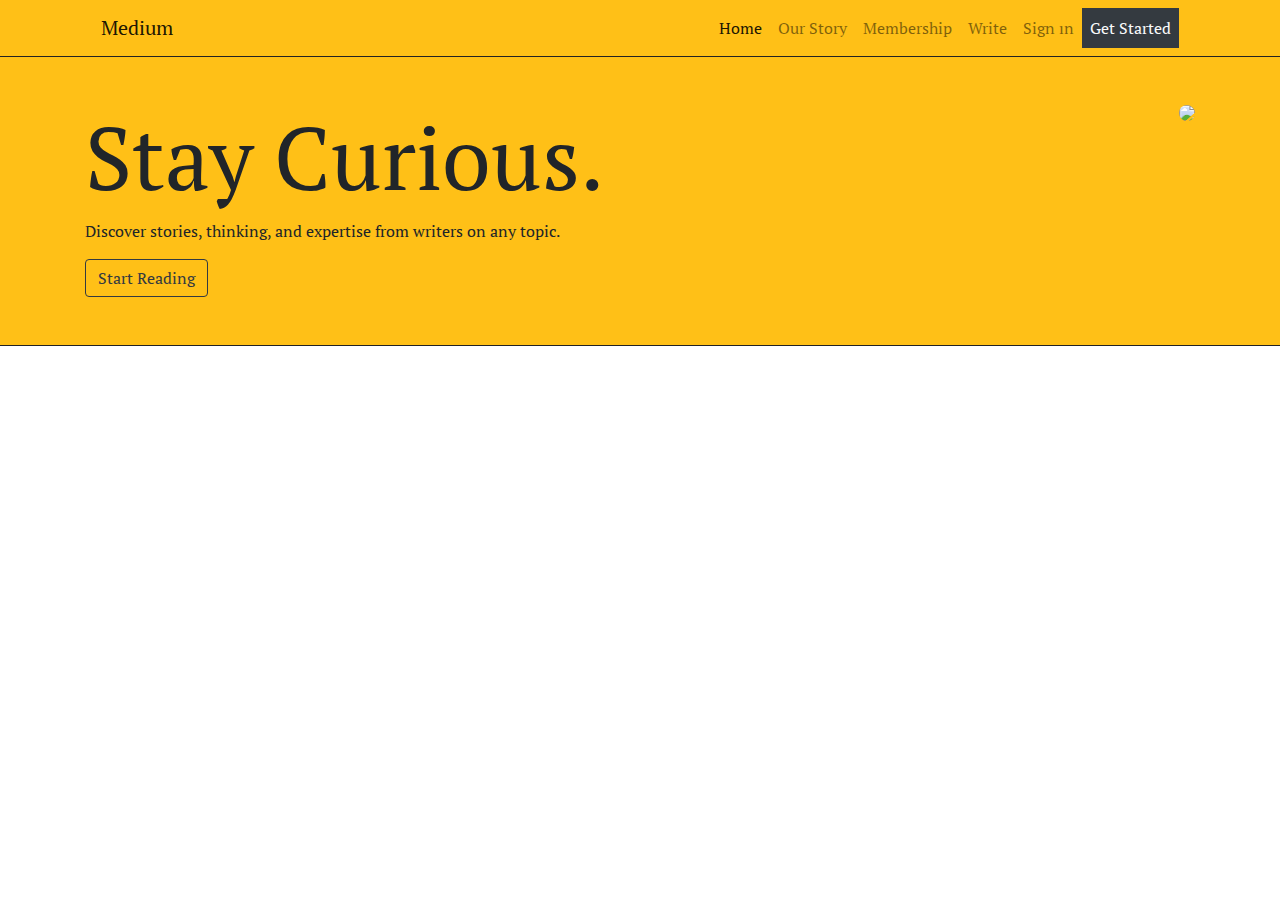
==== medium_clone/index.html @ 5d5c92da "02.24" ====
<!doctype html>
<html lang="en">
  <head>
    <meta charset="utf-8">
    <meta name="viewport" content="width=device-width, initial-scale=1, shrink-to-fit=no">
    <link rel="stylesheet" href="css/bootstrap.min.css">
    <link rel="stylesheet" href="fontawesome/css/all.min.css">
    <link rel="preconnect" href="https://fonts.googleapis.com">
    <link rel="preconnect" href="https://fonts.gstatic.com" crossorigin>
    <link href="https://fonts.googleapis.com/css2?family=PT+Serif:ital,wght@0,400;0,700;1,400&display=swap" rel="stylesheet">   
    <link rel="stylesheet" href="css/medium.css">
  <title>Medium</title>
  </head>
  <body>
  <div class="bg-yellow border-bottom-dark">
    <div class="container">
        <nav class="navbar navbar-expand-lg navbar-light">
      <a class="navbar-brand" href="#">
        Medium
    </a>
      <button class="navbar-toggler" type="button" data-toggle="collapse" data-target="#navbarNav" aria-controls="navbarNav" aria-expanded="false" aria-label="Toggle navigation">
        <span class="navbar-toggler-icon"></span>
      </button>
      <div class="collapse navbar-collapse" id="navbarNav">
        <ul class="navbar-nav ml-auto">
            <li class="nav-item active">
                <a class="nav-link" href="#">Home <span class="sr-only">(current)</span></a>
              </li>
          <li class="nav-item">
            <a class="nav-link" href="#">Our Story </a>
          </li>
          <li class="nav-item">
            <a class="nav-link" href="#">Membership</a>
          </li>
          <li class="nav-item">
            <a class="nav-link" href="#">Write</a>
          </li>
          <li class="nav-item">
            <a class="nav-link" href="#">Sign ın</a>
          </li>
          <li class="nav-item">
            <a class="nav-link btn-dark text-light" href="#">Get Started</a>
          </li>
        </ul>
      </div>
    </nav>
       </div>
    </div>
       <div class="bg-yellow py-5 border-bottom-dark">
        <div class="container">
               <div class="row">
            <div class="col-6">
                <h2 class="display-2  ">Stay Curious.</h2>
                <p>Discover stories, thinking, and expertise from writers on any topic.</p>
                <a href="#"class="btn btn-outline-dark">Start Reading</a>
            </div>
            <div class="col-6">
                <img src="https://picsum.photos/350/350"img class="rounded-circle float-right">
            </div>
                </div>
       </div>
    </div>
  

 <script src="js/jquery-3.5.1.slim.min.js"></script>
 <script src="js/bootstrap.bundle.min.js"></script>
  </body>
</html>
---- medium_clone/css/medium.css ----
body
{
    font-family: 'PT Serif', serif;
}
.bg-yellow
{
    background-color:#FFC017; 
}
.border-bottom-dark
{
    border-bottom:1px solid #222;
}
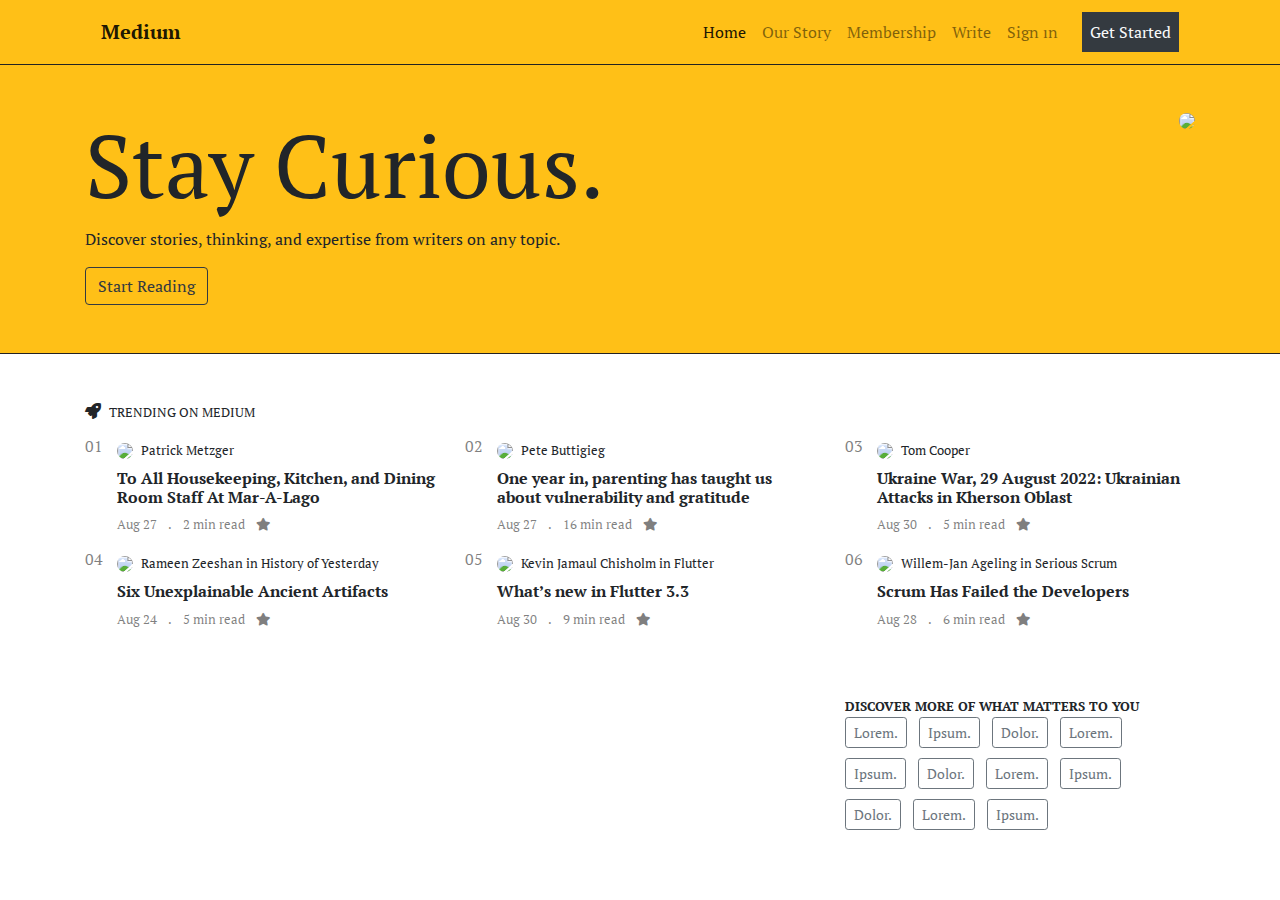
==== commit 7c7ddb54: "00.17" ====
--- a/medium_clone/index.html
+++ b/medium_clone/index.html
@@ -12,11 +12,11 @@
   <title>Medium</title>
   </head>
   <body>
-  <div class="bg-yellow border-bottom-dark">
+  <div class="bg-yellow border-bottom-dark py-1">
     <div class="container">
         <nav class="navbar navbar-expand-lg navbar-light">
       <a class="navbar-brand" href="#">
-        Medium
+        <strong>Medium</strong>
     </a>
       <button class="navbar-toggler" type="button" data-toggle="collapse" data-target="#navbarNav" aria-controls="navbarNav" aria-expanded="false" aria-label="Toggle navigation">
         <span class="navbar-toggler-icon"></span>
@@ -39,7 +39,7 @@
             <a class="nav-link" href="#">Sign ın</a>
           </li>
           <li class="nav-item">
-            <a class="nav-link btn-dark text-light" href="#">Get Started</a>
+            <a class="nav-link btn-dark text-light ml-3" href="#">Get Started</a>
           </li>
         </ul>
       </div>
@@ -60,7 +60,238 @@
                 </div>
        </div>
     </div>
-  
+    <div class="container mt-5">
+      <div class="row">
+        <div class="col-12 mb-2">
+          <h6><i class="fas fa-rocket"></i><small class="ml-2">TRENDING ON MEDIUM</small></h6>
+        </div>
+        <article class="col-sm-4">
+          <div class="row">
+            <div class="col-1">
+            
+              <h6 class="text-black-50">
+                01
+              </h6>
+            </div>
+            <div class="col-11">
+              <img class="rounded-circle" src="https://picsum.photos/id/45/20/20">
+              <span class="small ml-1">Patrick Metzger</span>
+              <h6 class="mt-2">
+                <strong >
+                  To All Housekeeping, Kitchen, and Dining Room Staff At Mar-A-Lago
+                </strong>
+              </h6>
+              <ul class="list-inline small text-black-50">
+                <li class="list-inline-item">Aug 27</li>
+                <li class="list-inline-item">.</li>
+                <li class="list-inline-item">2 min read</li>
+                <li class="list-inline-item">
+                  <i class="fas fa-star"></i>
+                </li>
+              </ul>
+              
+        
+            </div>
+          </div>
+        </article>
+        <article class="col-sm-4">
+          <div class="row">
+            <div class="col-1">
+            
+              <h6 class="text-black-50">
+                02
+              </h6>
+            </div>
+            <div class="col-11">
+              <img class="rounded-circle" src="https://picsum.photos/id/40/20/20">
+              <span class="small ml-1">Pete Buttigieg</span>
+              <h6 class="mt-2">
+                <strong >
+                  One year in, parenting has taught us about vulnerability and gratitude
+                </strong>
+              </h6>
+              <ul class="list-inline small text-black-50">
+                <li class="list-inline-item">Aug 27</li>
+                <li class="list-inline-item">.</li>
+                <li class="list-inline-item">16 min read</li>
+                <li class="list-inline-item">
+                  <i class="fas fa-star"></i>
+                </li>
+              </ul>
+              
+        
+            </div>
+          </div>
+        </article>
+        <article class="col-sm-4">
+          <div class="row">
+            <div class="col-1">
+            
+              <h6 class="text-black-50">
+                03
+              </h6>
+            </div>
+            <div class="col-11">
+              <img class="rounded-circle" src="https://picsum.photos/id/48/20/20">
+              <span class="small ml-1">Tom Cooper</span>
+              <h6 class="mt-2">
+                <strong >
+                  Ukraine War, 29 August 2022: Ukrainian Attacks in Kherson Oblast
+                </strong>
+              </h6>
+              <ul class="list-inline small text-black-50">
+                <li class="list-inline-item">Aug 30</li>
+                <li class="list-inline-item">.</li>
+                <li class="list-inline-item">5 min read</li>
+                <li class="list-inline-item">
+                  <i class="fas fa-star"></i>
+                </li>
+              </ul>
+              
+        
+            </div>
+          </div>
+        </article>
+        <article class="col-sm-4">
+          <div class="row">
+            <div class="col-1">
+            
+              <h6 class="text-black-50">
+                04
+              </h6>
+            </div>
+            <div class="col-11">
+              <img class="rounded-circle" src="https://picsum.photos/id/50/20/20">
+              <span class="small ml-1">
+                Rameen Zeeshan in History of Yesterday</span>
+              <h6 class="mt-2">
+                <strong >
+                  Six Unexplainable Ancient Artifacts
+                </strong>
+              </h6>
+              <ul class="list-inline small text-black-50">
+                <li class="list-inline-item">Aug 24</li>
+                <li class="list-inline-item">.</li>
+                <li class="list-inline-item">5 min read</li>
+                <li class="list-inline-item">
+                  <i class="fas fa-star"></i>
+                </li>
+              </ul>
+              
+        
+            </div>
+          </div>
+        </article>
+        <article class="col-sm-4">
+          <div class="row">
+            <div class="col-1">
+            
+              <h6 class="text-black-50">
+                05
+              </h6>
+            </div>
+            <div class="col-11">
+              <img class="rounded-circle" src="https://picsum.photos/id/89/20/20">
+              <span class="small ml-1">Kevin Jamaul Chisholm in Flutter</span>
+              <h6 class="mt-2">
+                <strong >
+                  What’s new in Flutter 3.3
+                </strong>
+              </h6>
+              <ul class="list-inline small text-black-50">
+                <li class="list-inline-item">Aug 30</li>
+                <li class="list-inline-item">.</li>
+                <li class="list-inline-item">9 min read</li>
+                <li class="list-inline-item">
+                  <i class="fas fa-star"></i>
+                </li>
+              </ul>
+              
+        
+            </div>
+          </div>
+        </article>
+        <article class="col-sm-4">
+          <div class="row">
+            <div class="col-1">
+            
+              <h6 class="text-black-50">
+                06
+              </h6>
+            </div>
+            <div class="col-11">
+              <img class="rounded-circle" src="https://picsum.photos/id/80/20/20">
+              <span class="small ml-1">Willem-Jan Ageling in Serious Scrum</span>
+              <h6 class="mt-2">
+                <strong >
+                  Scrum Has Failed the Developers
+                </strong>
+              </h6>
+              <ul class="list-inline small text-black-50">
+                <li class="list-inline-item">Aug 28</li>
+                <li class="list-inline-item">.</li>
+                <li class="list-inline-item">6 min read</li>
+                <li class="list-inline-item">
+                  <i class="fas fa-star"></i>
+                </li>
+              </ul>
+              
+        
+            </div>
+          </div>
+        </article>
+      </div>
+      <div class="row">
+        <section class="col-sm-8">
+
+        </section>
+        <aside class="col-sm-4 mt-5">
+          <small>
+            <strong>
+              DISCOVER MORE OF WHAT MATTERS TO YOU
+            </strong>
+          </small>
+          <ul class="list-inline aside-buttons">
+            <li class="list-inline-item">
+              <a href="" class="btn btn-sm btn-outline-secondary">Lorem.</a>
+            </li>
+            <li class="list-inline-item">
+              <a href="" class="btn btn-sm btn-outline-secondary">Ipsum.</a>
+            </li>
+            <li class="list-inline-item">
+              <a href="" class="btn btn-sm btn-outline-secondary">Dolor.</a>
+            </li>
+            <li class="list-inline-item">
+              <a href="" class="btn btn-sm btn-outline-secondary">Lorem.</a>
+            </li>
+            <li class="list-inline-item">
+              <a href="" class="btn btn-sm btn-outline-secondary">Ipsum.</a>
+            </li>
+            <li class="list-inline-item">
+              <a href="" class="btn btn-sm btn-outline-secondary">Dolor.</a>
+            </li>
+            <li class="list-inline-item">
+              <a href="" class="btn btn-sm btn-outline-secondary">Lorem.</a>
+            </li>
+            <li class="list-inline-item">
+              <a href="" class="btn btn-sm btn-outline-secondary">Ipsum.</a>
+            </li>
+            <li class="list-inline-item">
+              <a href="" class="btn btn-sm btn-outline-secondary">Dolor.</a>
+            </li>
+            <li class="list-inline-item">
+              <a href="" class="btn btn-sm btn-outline-secondary">Lorem.</a>
+            </li>
+            <li class="list-inline-item">
+              <a href="" class="btn btn-sm btn-outline-secondary">Ipsum.</a>
+            </li>
+           
+            
+          </ul>
+        </aside>
+      </div>
+    </div><!--container-end-->
+    
 
  <script src="js/jquery-3.5.1.slim.min.js"></script>
  <script src="js/bootstrap.bundle.min.js"></script>
--- a/medium_clone/css/medium.css
+++ b/medium_clone/css/medium.css
@@ -9,4 +9,8 @@
 .border-bottom-dark
 {
     border-bottom:1px solid #222;
+}
+.aside-buttons >li
+{
+margin-bottom: 10px;
 }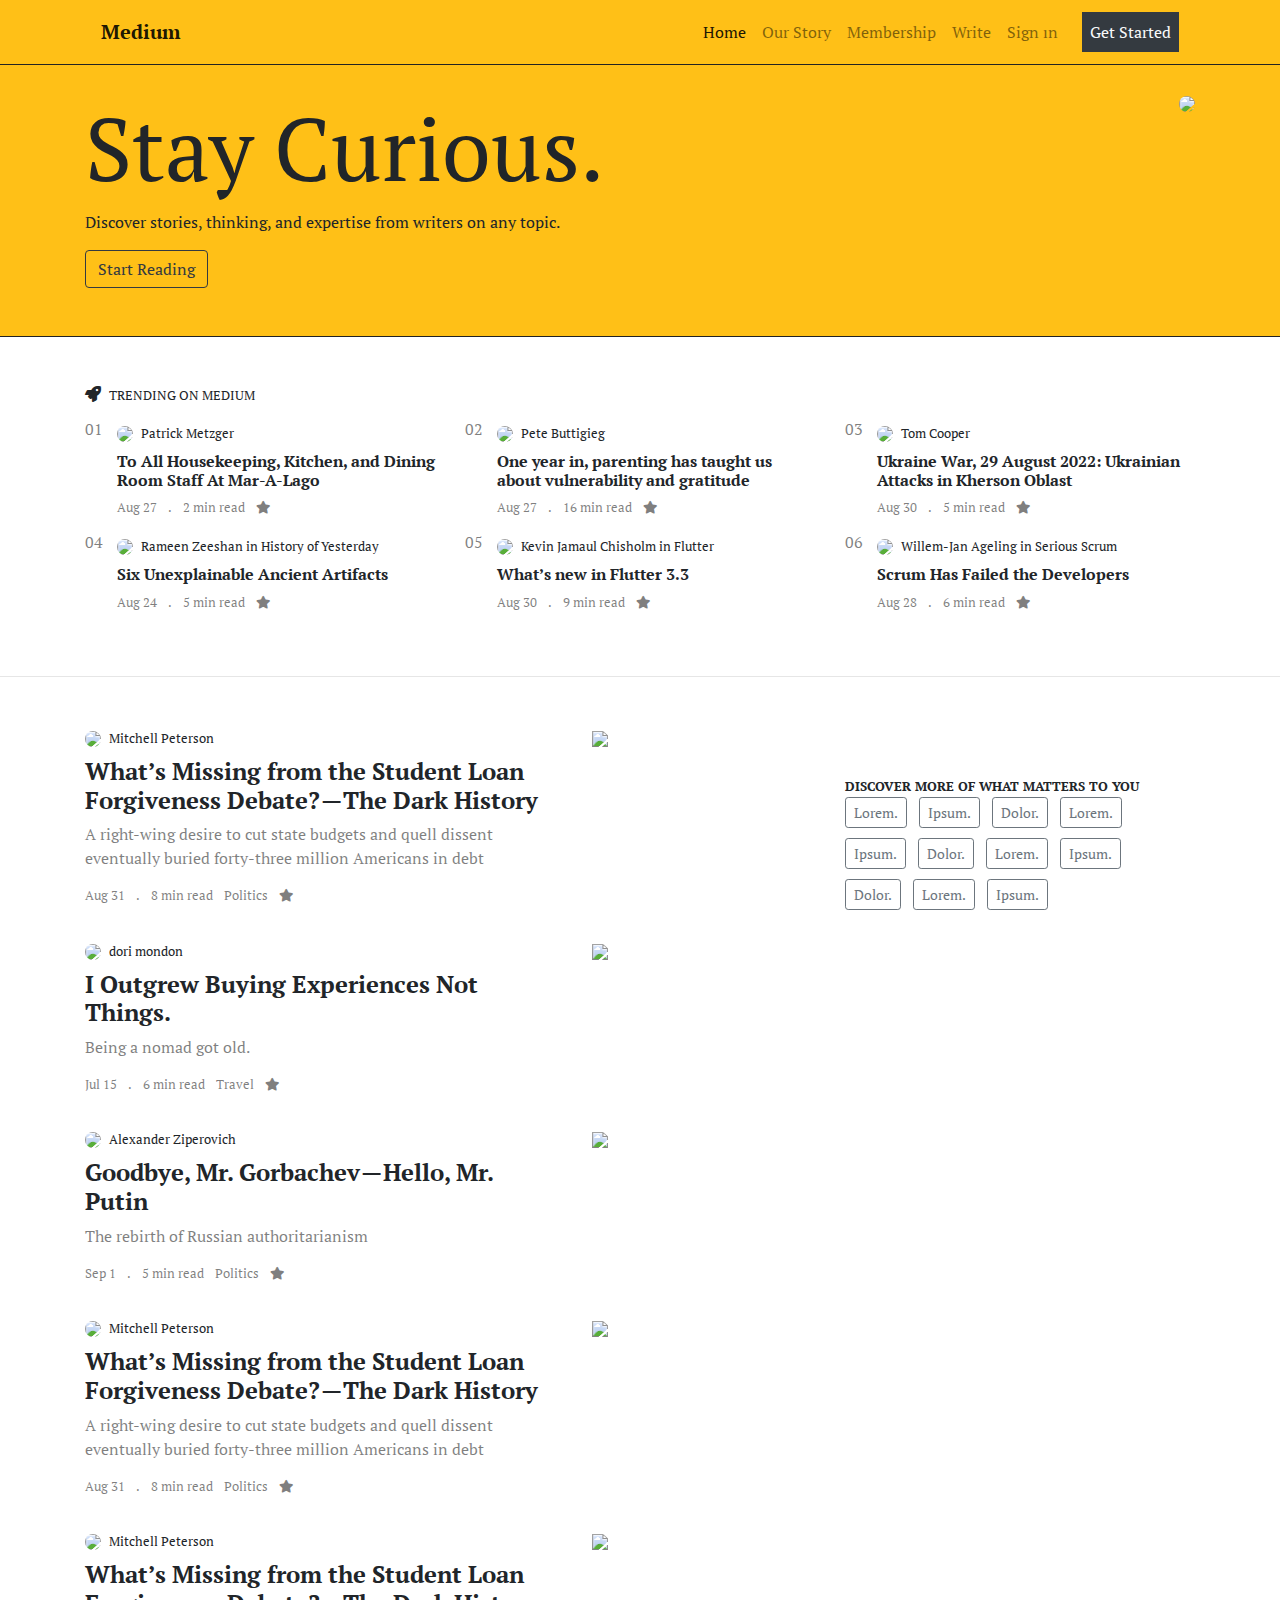
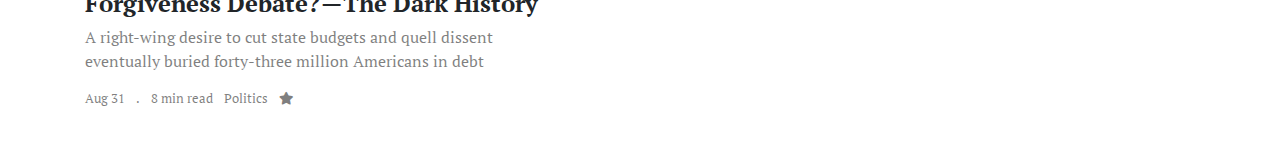
==== commit 86420f9f: "16.51" ====
--- a/medium_clone/index.html
+++ b/medium_clone/index.html
@@ -12,7 +12,7 @@
   <title>Medium</title>
   </head>
   <body>
-  <div class="bg-yellow border-bottom-dark py-1">
+  <div class="bg-yellow border-bottom-dark py-1 fixed-top">
     <div class="container">
         <nav class="navbar navbar-expand-lg navbar-light">
       <a class="navbar-brand" href="#">
@@ -46,7 +46,7 @@
     </nav>
        </div>
     </div>
-       <div class="bg-yellow py-5 border-bottom-dark">
+       <div class="bg-yellow py-5 border-bottom-dark mt-5">
         <div class="container">
                <div class="row">
             <div class="col-6">
@@ -241,56 +241,192 @@
           </div>
         </article>
       </div>
-      <div class="row">
-        <section class="col-sm-8">
+      
+    </div><!--container-end-->
 
-        </section>
-        <aside class="col-sm-4 mt-5">
-          <small>
-            <strong>
-              DISCOVER MORE OF WHAT MATTERS TO YOU
-            </strong>
-          </small>
-          <ul class="list-inline aside-buttons">
-            <li class="list-inline-item">
-              <a href="" class="btn btn-sm btn-outline-secondary">Lorem.</a>
-            </li>
-            <li class="list-inline-item">
-              <a href="" class="btn btn-sm btn-outline-secondary">Ipsum.</a>
-            </li>
-            <li class="list-inline-item">
-              <a href="" class="btn btn-sm btn-outline-secondary">Dolor.</a>
-            </li>
-            <li class="list-inline-item">
-              <a href="" class="btn btn-sm btn-outline-secondary">Lorem.</a>
-            </li>
-            <li class="list-inline-item">
-              <a href="" class="btn btn-sm btn-outline-secondary">Ipsum.</a>
-            </li>
-            <li class="list-inline-item">
-              <a href="" class="btn btn-sm btn-outline-secondary">Dolor.</a>
-            </li>
-            <li class="list-inline-item">
-              <a href="" class="btn btn-sm btn-outline-secondary">Lorem.</a>
-            </li>
-            <li class="list-inline-item">
-              <a href="" class="btn btn-sm btn-outline-secondary">Ipsum.</a>
-            </li>
-            <li class="list-inline-item">
-              <a href="" class="btn btn-sm btn-outline-secondary">Dolor.</a>
-            </li>
-            <li class="list-inline-item">
-              <a href="" class="btn btn-sm btn-outline-secondary">Lorem.</a>
-            </li>
-            <li class="list-inline-item">
-              <a href="" class="btn btn-sm btn-outline-secondary">Ipsum.</a>
-            </li>
-           
-            
-          </ul>
-        </aside>
+    <div class="border-top-dark mt-5">
+      <div class="container">
+        <div class="row mt-5 ">
+          <section class="col-sm-8">
+            <article class="row mb-3">
+              <div class="col-8">
+                <img class="rounded-circle" src="https://picsum.photos/id/155/20/20">
+                <span class="small ml-1">Mitchell Peterson</span>
+                <h4 class="mt-2">
+                  <strong >
+                    What’s Missing from the Student Loan Forgiveness Debate? — The Dark History
+                  </strong>
+                </h4>
+                <p class=" text-black-50">
+                  A right-wing desire to cut state budgets and quell dissent eventually buried forty-three million Americans in debt
+                </p>
+                <ul class="list-inline small text-black-50">
+                  <li class="list-inline-item">Aug 31</li>
+                  <li class="list-inline-item">.</li>
+                  <li class="list-inline-item">8 min read</li>
+                  <li class="list-inline-item ">Politics</li>
+                  <li class="list-inline-item">
+                    <i class="fas fa-star"></i>
+                  </li>
+                </ul>
+              </div>
+              <div class="col-4">
+                <img src="https://picsum.photos/400/250"class="w-100">
+              </div>
+            </article>
+            <article class="row mb-3">
+              <div class="col-8">
+                <img class="rounded-circle" src="https://picsum.photos/id/158/20/20">
+                <span class="small ml-1">dori mondon</span>
+                <h4 class="mt-2">
+                  <strong >
+                    I Outgrew Buying Experiences Not Things.
+                  </strong>
+                </h4>
+                <p class=" text-black-50">
+                  Being a nomad got old.
+                </p>
+                <ul class="list-inline small text-black-50">
+                  <li class="list-inline-item">Jul 15</li>
+                  <li class="list-inline-item">.</li>
+                  <li class="list-inline-item">6 min read</li>
+                  <li class="list-inline-item ">Travel</li>
+                  <li class="list-inline-item">
+                    <i class="fas fa-star"></i>
+                  </li>
+                </ul>
+              </div>
+              <div class="col-4">
+                <img src="https://picsum.photos/id/66/400/250"class="w-100">
+              </div>
+            </article>
+            <article class="row mb-3">
+              <div class="col-8">
+                <img class="rounded-circle" src="https://picsum.photos/id/147/20/20">
+                <span class="small ml-1">Alexander Ziperovich</span>
+                <h4 class="mt-2">
+                  <strong >
+                    Goodbye, Mr. Gorbachev — Hello, Mr. Putin
+                  </strong>
+                </h4>
+                <p class=" text-black-50">
+                  The rebirth of Russian authoritarianism
+                </p>
+                <ul class="list-inline small text-black-50">
+                  <li class="list-inline-item">Sep 1</li>
+                  <li class="list-inline-item">.</li>
+                  <li class="list-inline-item">5 min read</li>
+                  <li class="list-inline-item ">Politics</li>
+                  <li class="list-inline-item">
+                    <i class="fas fa-star"></i>
+                  </li>
+                </ul>
+              </div>
+              <div class="col-4">
+                <img src="https://picsum.photos/id/44/400/250"class="w-100">
+              </div>
+            </article>
+            <article class="row mb-3">
+              <div class="col-8">
+                <img class="rounded-circle" src="https://picsum.photos/id/155/20/20">
+                <span class="small ml-1">Mitchell Peterson</span>
+                <h4 class="mt-2">
+                  <strong >
+                    What’s Missing from the Student Loan Forgiveness Debate? — The Dark History
+                  </strong>
+                </h4>
+                <p class=" text-black-50">
+                  A right-wing desire to cut state budgets and quell dissent eventually buried forty-three million Americans in debt
+                </p>
+                <ul class="list-inline small text-black-50">
+                  <li class="list-inline-item">Aug 31</li>
+                  <li class="list-inline-item">.</li>
+                  <li class="list-inline-item">8 min read</li>
+                  <li class="list-inline-item ">Politics</li>
+                  <li class="list-inline-item">
+                    <i class="fas fa-star"></i>
+                  </li>
+                </ul>
+              </div>
+              <div class="col-4">
+                <img src="https://picsum.photos/id/3/400/250"class="w-100">
+              </div>
+            </article>
+            <article class="row mb-3">
+              <div class="col-8">
+                <img class="rounded-circle" src="https://picsum.photos/id/155/20/20">
+                <span class="small ml-1">Mitchell Peterson</span>
+                <h4 class="mt-2">
+                  <strong >
+                    What’s Missing from the Student Loan Forgiveness Debate? — The Dark History
+                  </strong>
+                </h4>
+                <p class=" text-black-50">
+                  A right-wing desire to cut state budgets and quell dissent eventually buried forty-three million Americans in debt
+                </p>
+                <ul class="list-inline small text-black-50">
+                  <li class="list-inline-item">Aug 31</li>
+                  <li class="list-inline-item">.</li>
+                  <li class="list-inline-item">8 min read</li>
+                  <li class="list-inline-item ">Politics</li>
+                  <li class="list-inline-item">
+                    <i class="fas fa-star"></i>
+                  </li>
+                </ul>
+              </div>
+              <div class="col-4">
+                <img src="https://picsum.photos/id/2/400/250"class="w-100">
+              </div>
+            </article>
+  
+          </section>
+          <aside class="col-sm-4 mt-5">
+            <small>
+              <strong>
+                DISCOVER MORE OF WHAT MATTERS TO YOU
+              </strong>
+            </small>
+            <ul class="list-inline aside-buttons">
+              <li class="list-inline-item">
+                <a href="" class="btn btn-sm btn-outline-secondary">Lorem.</a>
+              </li>
+              <li class="list-inline-item">
+                <a href="" class="btn btn-sm btn-outline-secondary">Ipsum.</a>
+              </li>
+              <li class="list-inline-item">
+                <a href="" class="btn btn-sm btn-outline-secondary">Dolor.</a>
+              </li>
+              <li class="list-inline-item">
+                <a href="" class="btn btn-sm btn-outline-secondary">Lorem.</a>
+              </li>
+              <li class="list-inline-item">
+                <a href="" class="btn btn-sm btn-outline-secondary">Ipsum.</a>
+              </li>
+              <li class="list-inline-item">
+                <a href="" class="btn btn-sm btn-outline-secondary">Dolor.</a>
+              </li>
+              <li class="list-inline-item">
+                <a href="" class="btn btn-sm btn-outline-secondary">Lorem.</a>
+              </li>
+              <li class="list-inline-item">
+                <a href="" class="btn btn-sm btn-outline-secondary">Ipsum.</a>
+              </li>
+              <li class="list-inline-item">
+                <a href="" class="btn btn-sm btn-outline-secondary">Dolor.</a>
+              </li>
+              <li class="list-inline-item">
+                <a href="" class="btn btn-sm btn-outline-secondary">Lorem.</a>
+              </li>
+              <li class="list-inline-item">
+                <a href="" class="btn btn-sm btn-outline-secondary">Ipsum.</a>
+              </li>
+             
+              
+            </ul>
+          </aside>
+        </div>
       </div>
-    </div><!--container-end-->
+    </div>
     
 
  <script src="js/jquery-3.5.1.slim.min.js"></script>
--- a/medium_clone/css/medium.css
+++ b/medium_clone/css/medium.css
@@ -13,4 +13,8 @@
 .aside-buttons >li
 {
 margin-bottom: 10px;
+}
+.border-top-dark
+{
+border-top: 1px solid rgba(230,230,230,1);
 }